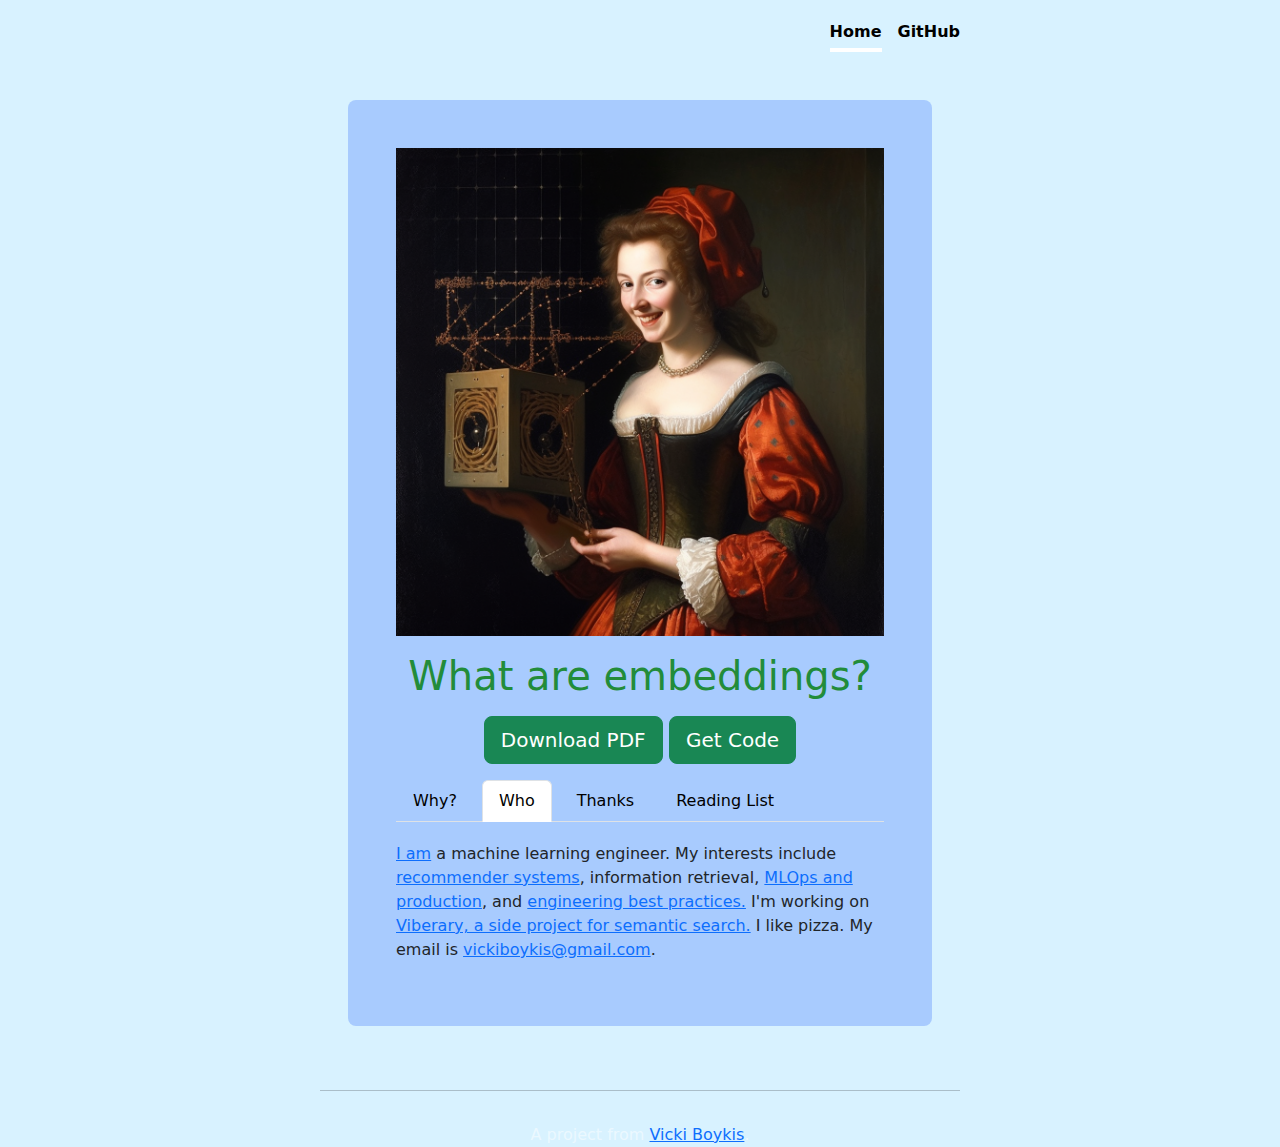
==== docs/about.html @ 34232bdc "more text for the website" ====
<!doctype html>
<html lang="en" class="h-100">

<head>
    <meta charset="utf-8">
    <meta name="viewport" content="width=device-width, initial-scale=1">
    <meta name="description" content="">
    <meta name="author" content="Mark Otto, Jacob Thornton, and Bootstrap contributors">
    <meta name="generator" content="Hugo 0.108.0">

    <link rel="canonical" href="https://getbootstrap.com/docs/5.3/examples/cover/">

    <link href="assets/dist/css/bootstrap.min.css" rel="stylesheet">

    <style>
        .bd-placeholder-img {
            font-size: 1.125rem;
            text-anchor: middle;
            -webkit-user-select: none;
            -moz-user-select: none;
            user-select: none;
        }

        @media (min-width: 768px) {
            .bd-placeholder-img-lg {
                font-size: 3.5rem;
            }
        }

        .b-example-divider {
            height: 3rem;
            background-color: rgba(0, 0, 0, .1);
            border: solid rgba(0, 0, 0, .15);
            border-width: 1px 0;
            box-shadow: inset 0 .5em 1.5em rgba(0, 0, 0, .1), inset 0 .125em .5em rgba(0, 0, 0, .15);
        }

        .b-example-vr {
            flex-shrink: 0;
            width: 1.5rem;
            height: 100vh;
        }

        .bi {
            vertical-align: -.125em;
            fill: rgb(221, 131, 132);

        }

        .nav-scroller {
            position: relative;
            z-index: 2;
            height: 2.75rem;
            overflow-y: hidden;
        }

        .nav-scroller .nav {
            display: flex;
            flex-wrap: nowrap;
            padding-bottom: 1rem;
            margin-top: -1px;
            overflow-x: auto;
            text-align: center;
            white-space: nowrap;
            -webkit-overflow-scrolling: touch;
        }

        img {
            width: auto;
            max-width: 100%;
            height: auto;
        }
    </style>


    <!-- Custom styles for this template -->
    <link href="css/cover.css" rel="stylesheet">
</head>

<body class="text-center">

    <div class="cover-container d-flex w-100 h-100 p-3 mx-auto flex-column">
        <header class="mb-auto">
            <div>
                <nav class="nav nav-masthead justify-content-center text-primary float-md-end">
                    <a class="nav-link fw-bold py-1 px-0 active  text-primary" aria-current="page"
                        href="https://www.vickiboykis.com/what_are_embeddings">Home</a>
                    <a class="nav-link fw-bold py-1 px-0  text-primary"
                        href="https://github.com/veekaybee/what-are-embeddings">GitHub</a>
                </nav>
            </div>
        </header>


        <style>
            .blue-div {
                background-color: #a8cbfe;
                ;
            }

            .indigo-text {
                color: #228c3a !important;
            }

            .left-align {
                text-align: left;
            }

            .custom-padding {
                padding-top: 20px;
            }
        </style>


        <main class="px-3">
            <div class="container my-5">
                <div class="p-5 text-center blue-div rounded-3">
                    <p><img src="assets/embeddings.png" width="150" height="150"></p>
                    <h1 class="text-body-emphasis text-primary indigo-text">What are embeddings?</h1>
                    <p class="lead">
                    </p>

                    <p class="lead">
                        <a href="https://github.com/veekaybee/embeddings2/blob/main/embeddings.pdf"
                            class="btn btn-lg btn-success">Download PDF </a>
                        <a href="https://github.com/veekaybee/embeddings2/blob/main/embeddings.pdf"
                            class="btn btn-lg btn-success">Get Code </a>
                    </p>
                    <ul class="nav nav-tabs gap-2">
                        <li class="nav-item">
                            <a class="nav-link" href="index.html">Why?</a>
                        </li>
                        <li class="nav-item">
                            <a class="nav-link active" aria-current="page" href="about.html">Who</a>
                        </li>
                        <li class="nav-item">
                            <a class="nav-link" href="thanks.html">Thanks</a>
                        </li>
                        <li class="nav-item">
                            <a class="nav-link" href="next.html">Reading List</a>
                        </li>

                    </ul>
                    <div class="row custom-padding">
                        <div class="text-left gap-3">
                            <p class="left-align"> <a href="https://vickiboykis.com/">I am</a> a
                                machine learning engineer. My interests include <a
                                    href="https://github.com/igorbrigadir/awesome-twitter-algo">recommender systems</a>,
                                information retrieval, <a
                                    href="https://vickiboykis.com/2020/06/09/getting-machine-learning-to-production/">MLOps
                                    and production</a>, and <a
                                    href="https://vickiboykis.com/2022/12/05/the-cloudy-layers-of-modern-day-programming/">engineering
                                    best practices.</a> I'm working on <a
                                    href="https://github.com/veekaybee/viberary">Viberary, a side project for
                                    semantic search.</a> I like pizza. My email is <a
                                    href="mailto:vickiboykis@gmail.com">vickiboykis@gmail.com</a>.

                        </div>

                    </div>
                </div>
            </div>
        </main>
        <hr>
    </div></a>


    <footer class="mt-auto text-white-50">
        <p>A project from <a href="https://vickiboykis.com/">Vicki Boykis</a>.</p>
    </footer>
    </div>

</body>



</html>
---- docs/css/cover.css ----
/*
 * Globals
 */


/* Custom default button */
.btn-light,
.btn-light:hover,
.btn-light:focus {
  color: #333;
  text-shadow: none;
  /* Prevent inheritance from `body` */
}

.text-bg-dark {
  color: black !important;
  background-color: white !important;
}

.nav-link {
  color: black !important;
}


/*
 * Base structure
 */

body {
  text-shadow: none;
  box-shadow: none;
  background-color: rgb(216, 242, 255);
}

.cover-container {
  max-width: 42em;
}


/*
 * Header
 */

.nav-masthead .nav-link {
  color: black;
  border-bottom: .25rem solid transparent;
}

.nav-masthead .nav-link:hover,
.nav-masthead .nav-link:focus {
  border-bottom-color: black;
}

.nav-masthead .nav-link+.nav-link {
  margin-left: 1rem;
}

.nav-masthead .active {
  color: #fff;
  border-bottom-color: #fff;
}
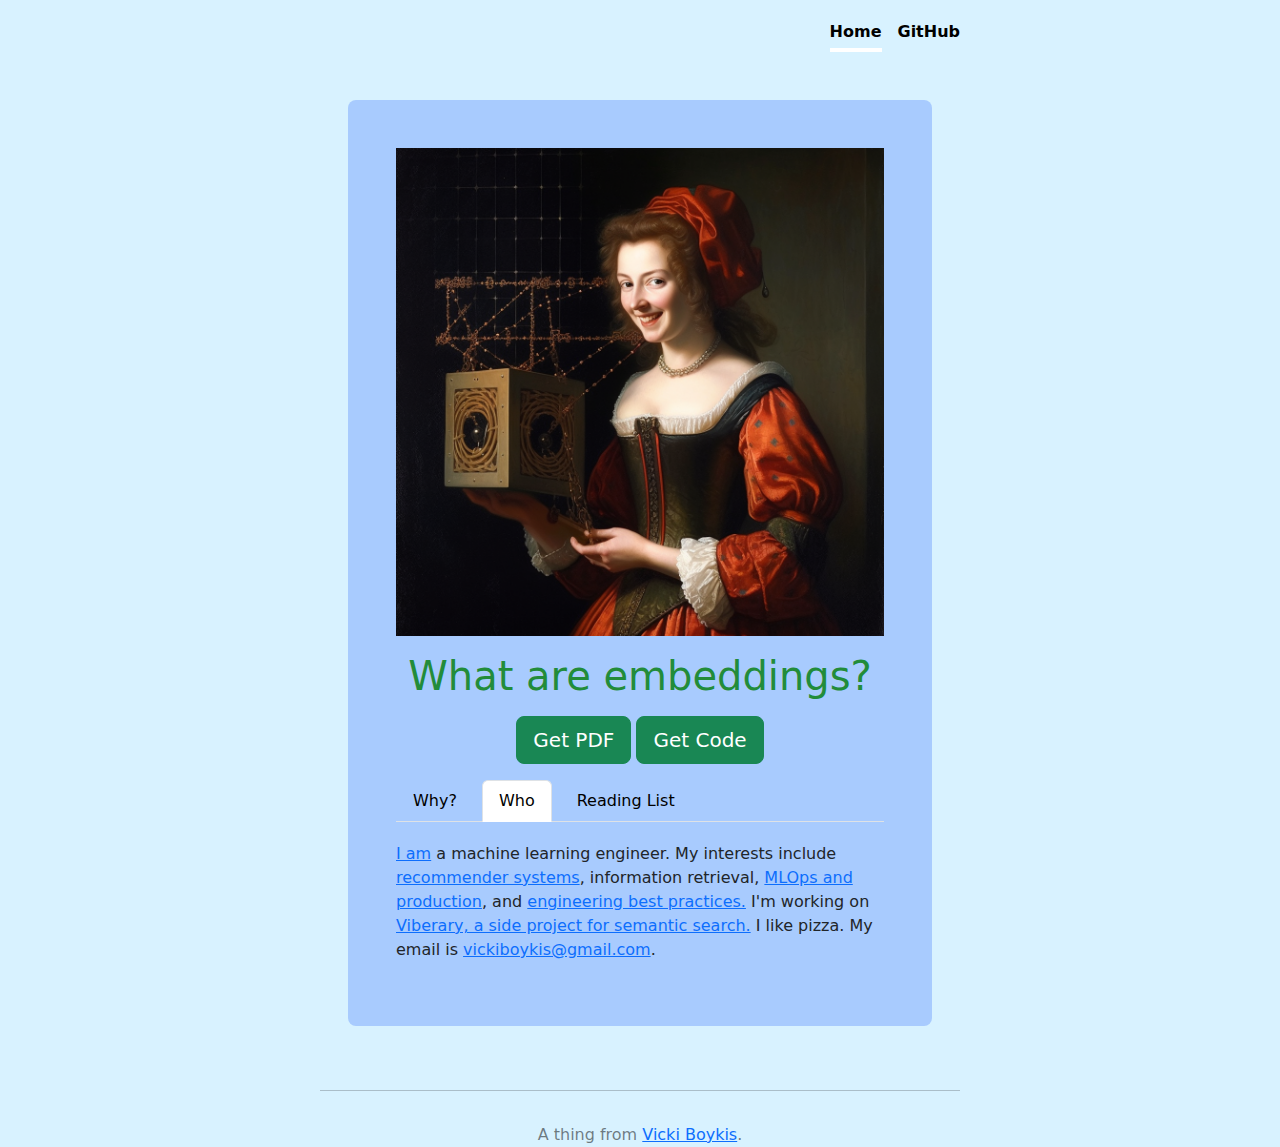
==== commit bcd5cd44: "add meta" ====
--- a/docs/about.html
+++ b/docs/about.html
@@ -4,9 +4,16 @@
 <head>
     <meta charset="utf-8">
     <meta name="viewport" content="width=device-width, initial-scale=1">
-    <meta name="description" content="">
-    <meta name="author" content="Mark Otto, Jacob Thornton, and Bootstrap contributors">
+    <meta name="description" content="A site explaining embeddings in machine learning.">
+    <meta name="author" content="Vicki Boykis">
     <meta name="generator" content="Hugo 0.108.0">
+    <meta property=”og:title” content="What are embeddings?">
+    <meta property=”og:description” content="A site explaining embeddings in machine learning. ">
+    <meta property=”og:type”>
+    <meta property=”og:image”
+        content="https://raw.githubusercontent.com/veekaybee/what_are_embeddings/main/docs/assets/embeddings.png?token=GHSAT0AAAAAACBFFADB46A4MMEFDHVCQNFGZDOX2UQ">
+    <meta property=”og:url”>
+    <meta property=”og:site_name” content="What are embeddings: Vicki Boykis">
 
     <link rel="canonical" href="https://getbootstrap.com/docs/5.3/examples/cover/">
 
@@ -65,6 +72,23 @@
             -webkit-overflow-scrolling: touch;
         }
 
+        .blue-div {
+            background-color: #a8cbfe;
+            ;
+        }
+
+        .indigo-text {
+            color: #228c3a !important;
+        }
+
+        .left-align {
+            text-align: left;
+        }
+
+        .custom-padding {
+            padding-top: 20px;
+        }
+
         img {
             width: auto;
             max-width: 100%;
@@ -91,41 +115,23 @@
             </div>
         </header>
 
-
-        <style>
-            .blue-div {
-                background-color: #a8cbfe;
-                ;
-            }
-
-            .indigo-text {
-                color: #228c3a !important;
-            }
-
-            .left-align {
-                text-align: left;
-            }
-
-            .custom-padding {
-                padding-top: 20px;
-            }
-        </style>
-
-
         <main class="px-3">
             <div class="container my-5">
                 <div class="p-5 text-center blue-div rounded-3">
                     <p><img src="assets/embeddings.png" width="150" height="150"></p>
                     <h1 class="text-body-emphasis text-primary indigo-text">What are embeddings?</h1>
+
                     <p class="lead">
+                    <div class="row">
+                        <div class="col-md-12">
+                            <a href="https://github.com/veekaybee/embeddings2/blob/main/embeddings.pdf" button
+                                type="button" class="btn btn-lg btn-success mb-2 mb-md-0">Get PDF</a>
+                            <a href="https://github.com/veekaybee/embeddings2/blob/main/embeddings.pdf" button
+                                type="button" class="btn btn-lg btn-success">Get Code</a>
+                        </div>
+                    </div>
                     </p>
 
-                    <p class="lead">
-                        <a href="https://github.com/veekaybee/embeddings2/blob/main/embeddings.pdf"
-                            class="btn btn-lg btn-success">Download PDF </a>
-                        <a href="https://github.com/veekaybee/embeddings2/blob/main/embeddings.pdf"
-                            class="btn btn-lg btn-success">Get Code </a>
-                    </p>
                     <ul class="nav nav-tabs gap-2">
                         <li class="nav-item">
                             <a class="nav-link" href="index.html">Why?</a>
@@ -134,15 +140,13 @@
                             <a class="nav-link active" aria-current="page" href="about.html">Who</a>
                         </li>
                         <li class="nav-item">
-                            <a class="nav-link" href="thanks.html">Thanks</a>
-                        </li>
-                        <li class="nav-item">
                             <a class="nav-link" href="next.html">Reading List</a>
                         </li>
 
                     </ul>
+
                     <div class="row custom-padding">
-                        <div class="text-left gap-3">
+                        <div class="text-left gap-2">
                             <p class="left-align"> <a href="https://vickiboykis.com/">I am</a> a
                                 machine learning engineer. My interests include <a
                                     href="https://github.com/igorbrigadir/awesome-twitter-algo">recommender systems</a>,
@@ -162,11 +166,11 @@
             </div>
         </main>
         <hr>
-    </div></a>
+    </div>
 
 
-    <footer class="mt-auto text-white-50">
-        <p>A project from <a href="https://vickiboykis.com/">Vicki Boykis</a>.</p>
+    <footer class="mt-auto text-black-50">
+        <p>A thing from <a href="https://vickiboykis.com/">Vicki Boykis</a>.</p>
     </footer>
     </div>
 
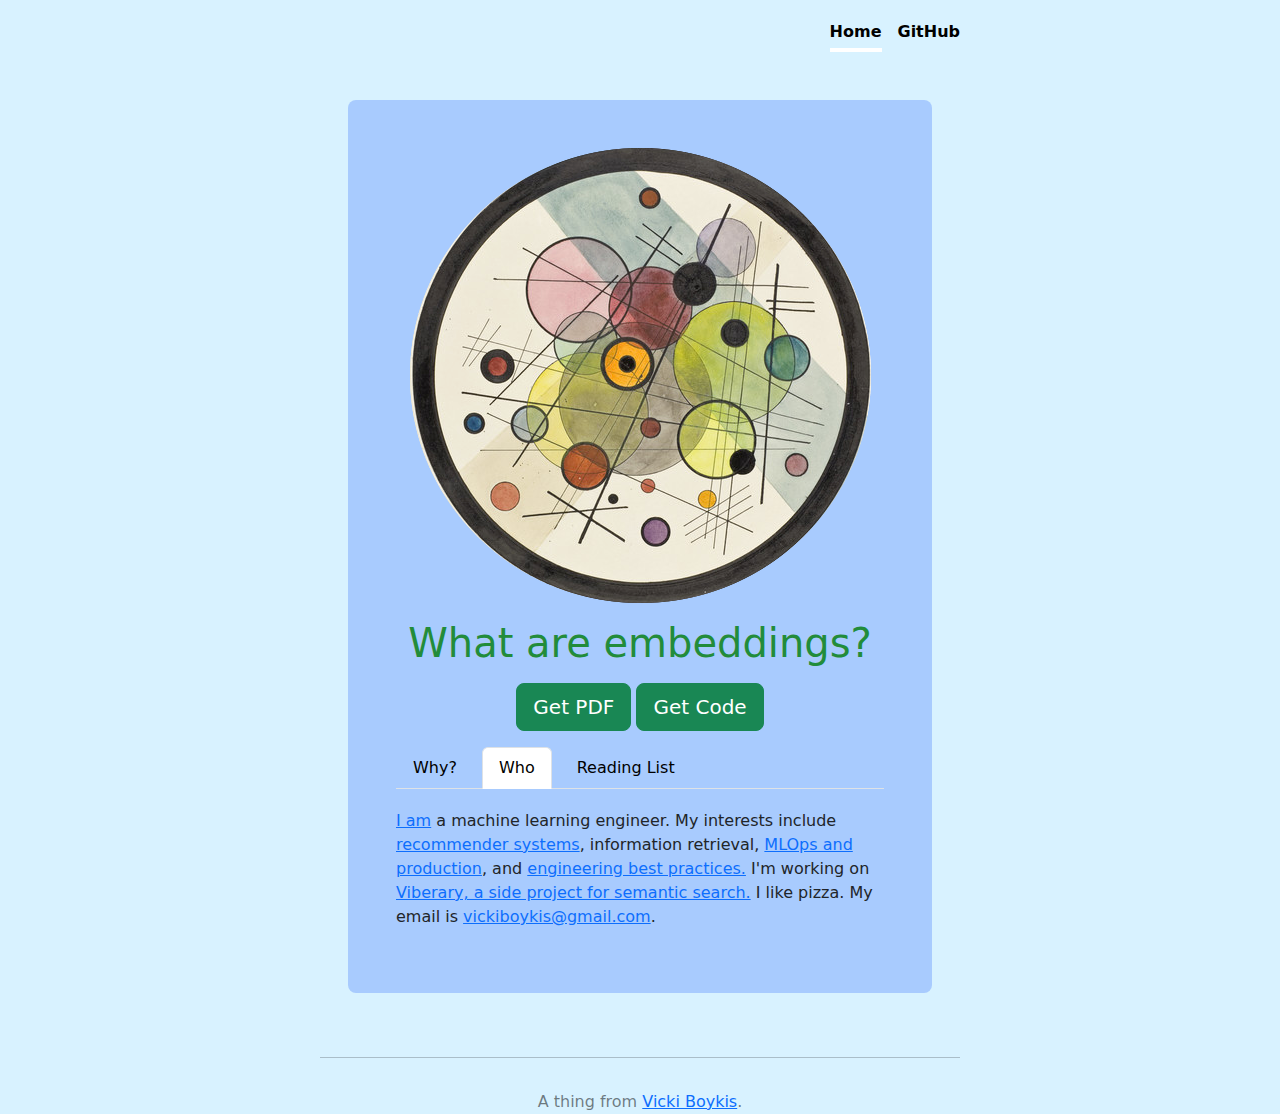
==== commit 41dc62bb: "more meta changes" ====
--- a/docs/about.html
+++ b/docs/about.html
@@ -4,14 +4,14 @@
 <head>
     <meta charset="utf-8">
     <meta name="viewport" content="width=device-width, initial-scale=1">
-    <meta name="description" content="A site explaining embeddings in machine learning.">
+    <meta name="description" content="A deep-dive into machine learning embeddings. ">
     <meta name="author" content="Vicki Boykis">
     <meta name="generator" content="Hugo 0.108.0">
     <meta property=”og:title” content="What are embeddings?">
-    <meta property=”og:description” content="A site explaining embeddings in machine learning. ">
+    <meta property=”og:description” content="A deep-dive into machine learning embeddings.  ">
     <meta property=”og:type”>
     <meta property=”og:image”
-        content="https://raw.githubusercontent.com/veekaybee/what_are_embeddings/main/docs/assets/embeddings.png?token=GHSAT0AAAAAACBFFADB46A4MMEFDHVCQNFGZDOX2UQ">
+        content="https://raw.githubusercontent.com/veekaybee/what_are_embeddings/main/docs/assets/kandinsky.png">
     <meta property=”og:url”>
     <meta property=”og:site_name” content="What are embeddings: Vicki Boykis">
 
@@ -118,16 +118,16 @@
         <main class="px-3">
             <div class="container my-5">
                 <div class="p-5 text-center blue-div rounded-3">
-                    <p><img src="assets/embeddings.png" width="150" height="150"></p>
+                    <p><img src="assets/kandinsky.png" width="150" height="150"></p>
                     <h1 class="text-body-emphasis text-primary indigo-text">What are embeddings?</h1>
 
                     <p class="lead">
                     <div class="row">
                         <div class="col-md-12">
-                            <a href="https://github.com/veekaybee/embeddings2/blob/main/embeddings.pdf" button
+                            <a href="https://github.com/veekaybee/what_are_embeddings/blob/main/embeddings.pdf" button
                                 type="button" class="btn btn-lg btn-success mb-2 mb-md-0">Get PDF</a>
-                            <a href="https://github.com/veekaybee/embeddings2/blob/main/embeddings.pdf" button
-                                type="button" class="btn btn-lg btn-success">Get Code</a>
+                            <a href="https://github.com/veekaybee/what_are_embeddings" button type="button"
+                                class="btn btn-lg btn-success">Get Code</a>
                         </div>
                     </div>
                     </p>
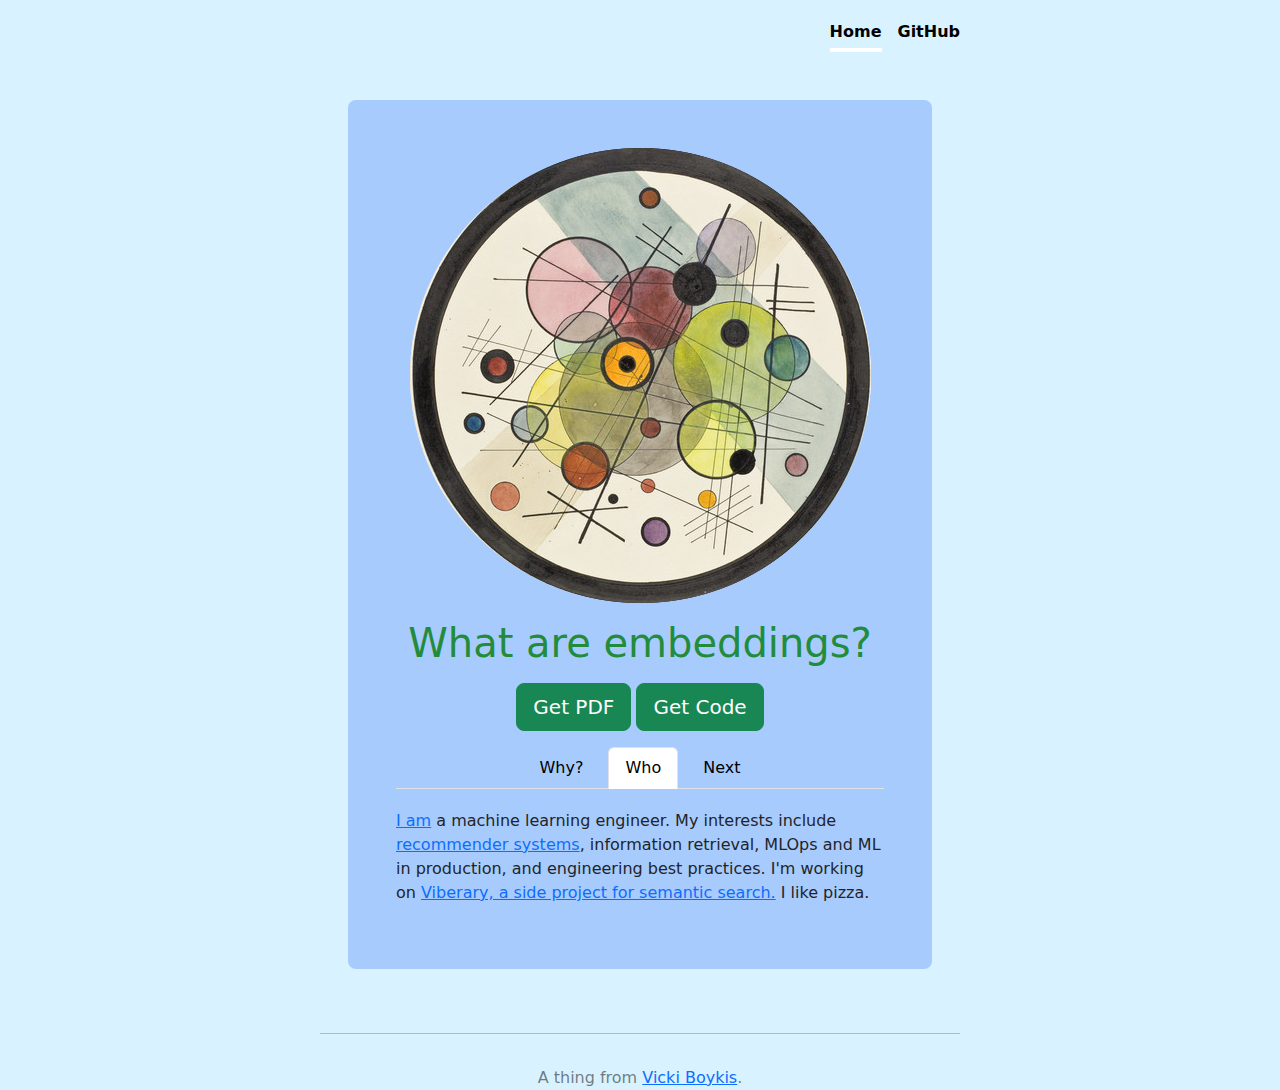
==== commit ef72f084: "add links" ====
--- a/docs/about.html
+++ b/docs/about.html
@@ -2,18 +2,33 @@
 <html lang="en" class="h-100">
 
 <head>
+    <title>What are embeddings?</title>
+    <meta name="description" content="A deep-dive into machine learning embeddings. ">
+
+    <!-- Google / Search Engine Tags -->
+    <meta itemprop="name" content="machine learning, embeddings, deep learning, vector search">
+    <meta itemprop="description" content="A deep-dive into machine learning embeddings. ">
+    <meta itemprop="image"
+        content="https://raw.githubusercontent.com/veekaybee/what_are_embeddings/site/docs/assets/kandinsky.png">
+
+    <!-- Facebook Meta Tags -->
+    <meta property="og:url" content="http://vickiboykis.com/what_are_embeddings/index.html">
+    <meta property="og:type" content="website">
+    <meta property="og:title" content="What are embeddings?">
+    <meta property="og:description" content="A deep-dive into machine learning embeddings. ">
+    <meta property="og:image"
+        content="https://raw.githubusercontent.com/veekaybee/what_are_embeddings/site/docs/assets/kandinsky.png">
+
+    <!-- Twitter Meta Tags -->
+    <meta name="twitter:card" content="summary_large_image">
+    <meta name="twitter:title" content="What are embeddings?">
+    <meta name="twitter:description" content="A deep-dive into machine learning embeddings. ">
+    <meta name="twitter:image"
+        content="https://raw.githubusercontent.com/veekaybee/what_are_embeddings/site/docs/assets/kandinsky.png">
+
     <meta charset="utf-8">
     <meta name="viewport" content="width=device-width, initial-scale=1">
-    <meta name="description" content="A deep-dive into machine learning embeddings. ">
-    <meta name="author" content="Vicki Boykis">
-    <meta name="generator" content="Hugo 0.108.0">
-    <meta property=”og:title” content="What are embeddings?">
-    <meta property=”og:description” content="A deep-dive into machine learning embeddings.  ">
-    <meta property=”og:type”>
-    <meta property=”og:image”
-        content="https://raw.githubusercontent.com/veekaybee/what_are_embeddings/main/docs/assets/kandinsky.png">
-    <meta property=”og:url”>
-    <meta property=”og:site_name” content="What are embeddings: Vicki Boykis">
+
 
     <link rel="canonical" href="https://getbootstrap.com/docs/5.3/examples/cover/">
 
@@ -110,7 +125,7 @@
                     <a class="nav-link fw-bold py-1 px-0 active  text-primary" aria-current="page"
                         href="https://www.vickiboykis.com/what_are_embeddings">Home</a>
                     <a class="nav-link fw-bold py-1 px-0  text-primary"
-                        href="https://github.com/veekaybee/what-are-embeddings">GitHub</a>
+                        href="https://github.com/veekaybee/what_are_embeddings">GitHub</a>
                 </nav>
             </div>
         </header>
@@ -132,7 +147,7 @@
                     </div>
                     </p>
 
-                    <ul class="nav nav-tabs gap-2">
+                    <ul class="nav nav-tabs gap-2 justify-content-center">
                         <li class="nav-item">
                             <a class="nav-link" href="index.html">Why?</a>
                         </li>
@@ -140,7 +155,7 @@
                             <a class="nav-link active" aria-current="page" href="about.html">Who</a>
                         </li>
                         <li class="nav-item">
-                            <a class="nav-link" href="next.html">Reading List</a>
+                            <a class="nav-link" href="next.html">Next</a>
                         </li>
 
                     </ul>
@@ -150,15 +165,10 @@
                             <p class="left-align"> <a href="https://vickiboykis.com/">I am</a> a
                                 machine learning engineer. My interests include <a
                                     href="https://github.com/igorbrigadir/awesome-twitter-algo">recommender systems</a>,
-                                information retrieval, <a
-                                    href="https://vickiboykis.com/2020/06/09/getting-machine-learning-to-production/">MLOps
-                                    and production</a>, and <a
-                                    href="https://vickiboykis.com/2022/12/05/the-cloudy-layers-of-modern-day-programming/">engineering
-                                    best practices.</a> I'm working on <a
-                                    href="https://github.com/veekaybee/viberary">Viberary, a side project for
-                                    semantic search.</a> I like pizza. My email is <a
-                                    href="mailto:vickiboykis@gmail.com">vickiboykis@gmail.com</a>.
-
+                                information retrieval, MLOps and ML in production, and engineering
+                                best practices. I'm working on <a href="https://github.com/veekaybee/viberary">Viberary,
+                                    a side project for
+                                    semantic search.</a> I like pizza.
                         </div>
 
                     </div>
